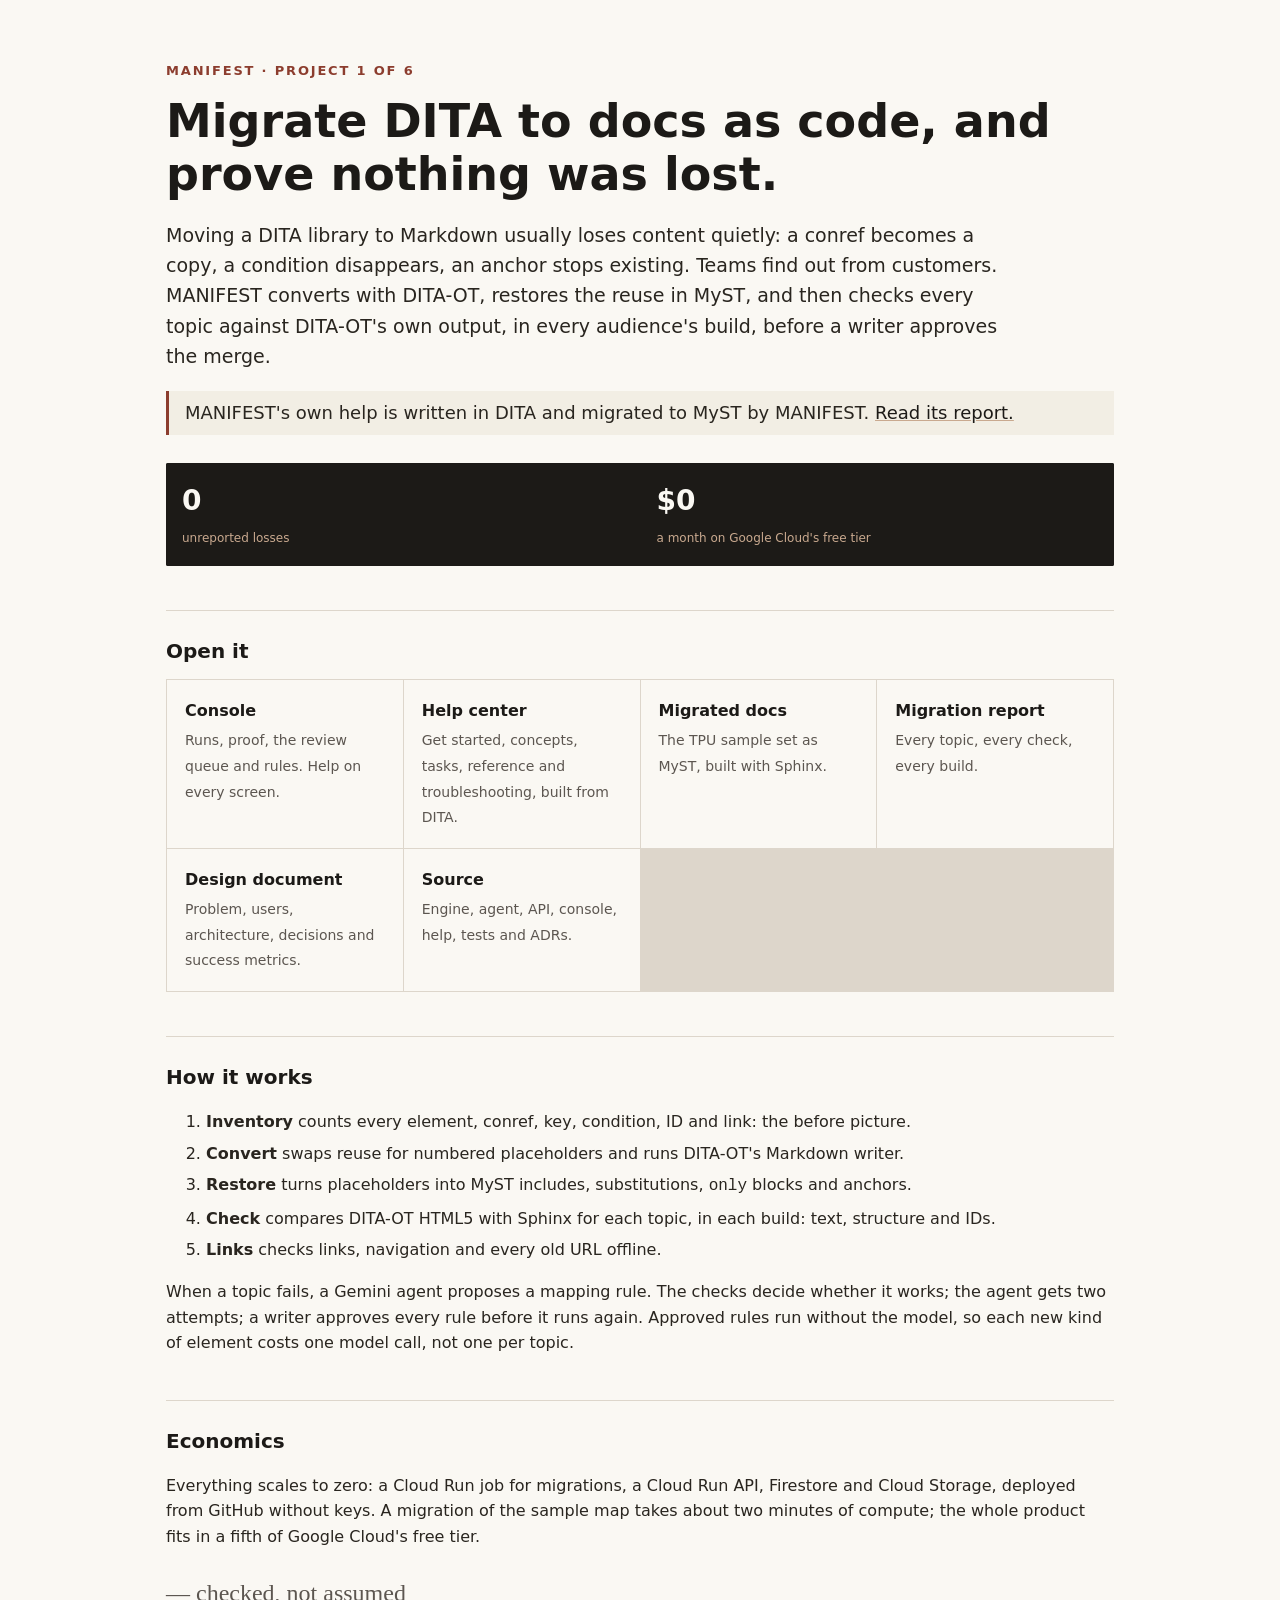
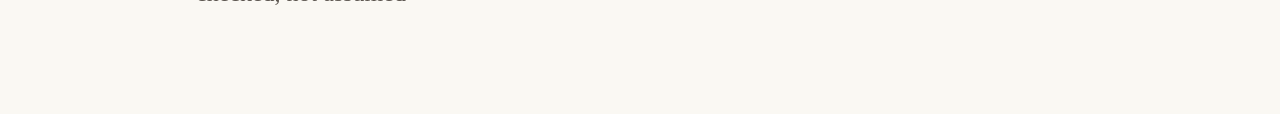
==== site/index.html @ 70f7c531 "MANIFEST 1.0.0: console, DITA online help with CSH, developer docs, PR check, site - console/: six s" ====
<!doctype html>
<html lang="en">
<head>
<meta charset="utf-8">
<meta name="viewport" content="width=device-width,initial-scale=1">
<title>MANIFEST: DITA to docs as code, with proof</title>
<meta name="description" content="MANIFEST migrates DITA maps to MyST Markdown and proves that every topic arrived complete.">
<style>
@font-face{font-family:'IBM Plex Sans';src:url(assets/fonts/IBMPlexSans.woff2) format('woff2');font-weight:100 700;font-display:swap}
@font-face{font-family:'Courier Prime';src:url(assets/fonts/CourierPrime.woff2) format('woff2');font-display:swap}
@font-face{font-family:'Caveat';src:url(assets/fonts/Caveat.woff2) format('woff2');font-display:swap}
:root{--paper:#FAF8F3;--paper-deep:#F2EEE4;--ink:#1C1A17;--ink-body:#29251F;--ink-soft:#5C5650;--stamp:#8C3D2E;--stamp-tint:#C9A98F;--rule:#DDD6CB;--band:#1C1A17;--band-fg:#FAF8F3}
@media (prefers-color-scheme:dark){:root{--paper:#1C1A17;--paper-deep:#24211D;--ink:#FAF8F3;--ink-body:#EDE8DF;--ink-soft:#B8B0A5;--stamp:#B06650;--rule:rgba(250,248,243,.12);--band:#24211D}}
*{box-sizing:border-box}body{margin:0;background:var(--paper);color:var(--ink-body);font:16px/1.6 'IBM Plex Sans',system-ui,sans-serif}
main{max-width:980px;margin:0 auto;padding:48px 16px 80px}a{color:var(--ink);text-decoration-color:var(--stamp-tint)}
a:focus-visible{outline:2px solid var(--stamp);outline-offset:2px}
.kicker{letter-spacing:.14em;font-size:13px;color:var(--stamp);font-weight:600}
h1{font-size:clamp(30px,5vw,46px);line-height:1.15;color:var(--ink);margin:8px 0 16px}h2{font-size:20px;color:var(--ink);margin:44px 0 12px;border-top:1px solid var(--rule);padding-top:24px}
.lead{font-size:19px;max-width:44em}
.band{display:grid;grid-template-columns:repeat(auto-fit,minmax(160px,1fr));gap:1px;background:var(--band);color:var(--band-fg);margin:28px 0;border-radius:2px;overflow:hidden}
.band div{background:var(--band);padding:16px}.band b{display:block;font-size:28px}.band span{font-size:12px;color:var(--stamp-tint)}
.grid{display:grid;grid-template-columns:repeat(auto-fit,minmax(220px,1fr));gap:1px;background:var(--rule);border:1px solid var(--rule)}
.grid a{display:block;background:var(--paper);padding:18px;text-decoration:none}.grid a:hover{background:var(--paper-deep)}
.grid b{color:var(--ink);display:block;margin-bottom:4px}.grid span{color:var(--ink-soft);font-size:14px}
ol li{margin:6px 0}code{font-family:'Courier Prime',monospace}
.proof{border-left:3px solid var(--stamp);padding:8px 16px;background:var(--paper-deep);font-size:18px}
.sig{font-family:'Caveat',cursive;font-size:24px;color:var(--ink-soft)}
</style>
</head>
<body>
<main>
<p class="kicker">MANIFEST · PROJECT 1 OF 6</p>
<h1>Migrate DITA to docs as code, and prove nothing was lost.</h1>
<p class="lead">Moving a DITA library to Markdown usually loses content quietly: a conref becomes a copy, a condition disappears,
an anchor stops existing. Teams find out from customers. MANIFEST converts with DITA-OT, restores the reuse in MyST, and then
checks every topic against DITA-OT's own output, in every audience's build, before a writer approves the merge.</p>
<p class="proof">MANIFEST's own help is written in DITA and migrated to MyST by MANIFEST. <a href="migrated/help-report/report.html">Read its report.</a></p>

<!--KPIS--><div class="band" role="list" aria-label="Results on the TPU sample map">
  <div role="listitem"><b>0</b><span>unreported losses</span></div>
  <div role="listitem"><b>$0</b><span>a month on Google Cloud's free tier</span></div>
</div><!--/KPIS-->

<h2>Open it</h2>
<div class="grid">
  <a href="app/"><b>Console</b><span>Runs, proof, the review queue and rules. Help on every screen.</span></a>
  <a href="help/"><b>Help center</b><span>Get started, concepts, tasks, reference and troubleshooting, built from DITA.</span></a>
  <a href="migrated/tpu/"><b>Migrated docs</b><span>The TPU sample set as MyST, built with Sphinx.</span></a>
  <a href="migrated/tpu-report/report.html"><b>Migration report</b><span>Every topic, every check, every build.</span></a>
  <a href="design/"><b>Design document</b><span>Problem, users, architecture, decisions and success metrics.</span></a>
  <a href="https://github.com/siddharthraop/Manifest"><b>Source</b><span>Engine, agent, API, console, help, tests and ADRs.</span></a>
</div>

<h2>How it works</h2>
<ol>
  <li><b>Inventory</b> counts every element, conref, key, condition, ID and link: the before picture.</li>
  <li><b>Convert</b> swaps reuse for numbered placeholders and runs DITA-OT's Markdown writer.</li>
  <li><b>Restore</b> turns placeholders into MyST includes, substitutions, <code>only</code> blocks and anchors.</li>
  <li><b>Check</b> compares DITA-OT HTML5 with Sphinx for each topic, in each build: text, structure and IDs.</li>
  <li><b>Links</b> checks links, navigation and every old URL offline.</li>
</ol>
<p>When a topic fails, a Gemini agent proposes a mapping rule. The checks decide whether it works; the agent gets two
attempts; a writer approves every rule before it runs again. Approved rules run without the model, so each new kind of
element costs one model call, not one per topic.</p>

<h2>Economics</h2>
<p>Everything scales to zero: a Cloud Run job for migrations, a Cloud Run API, Firestore and Cloud Storage, deployed from
GitHub without keys. A migration of the sample map takes about two minutes of compute; the whole product fits in a fifth of
Google Cloud's free tier.</p>
<p class="sig">— checked, not assumed</p>
</main>
</body>
</html>
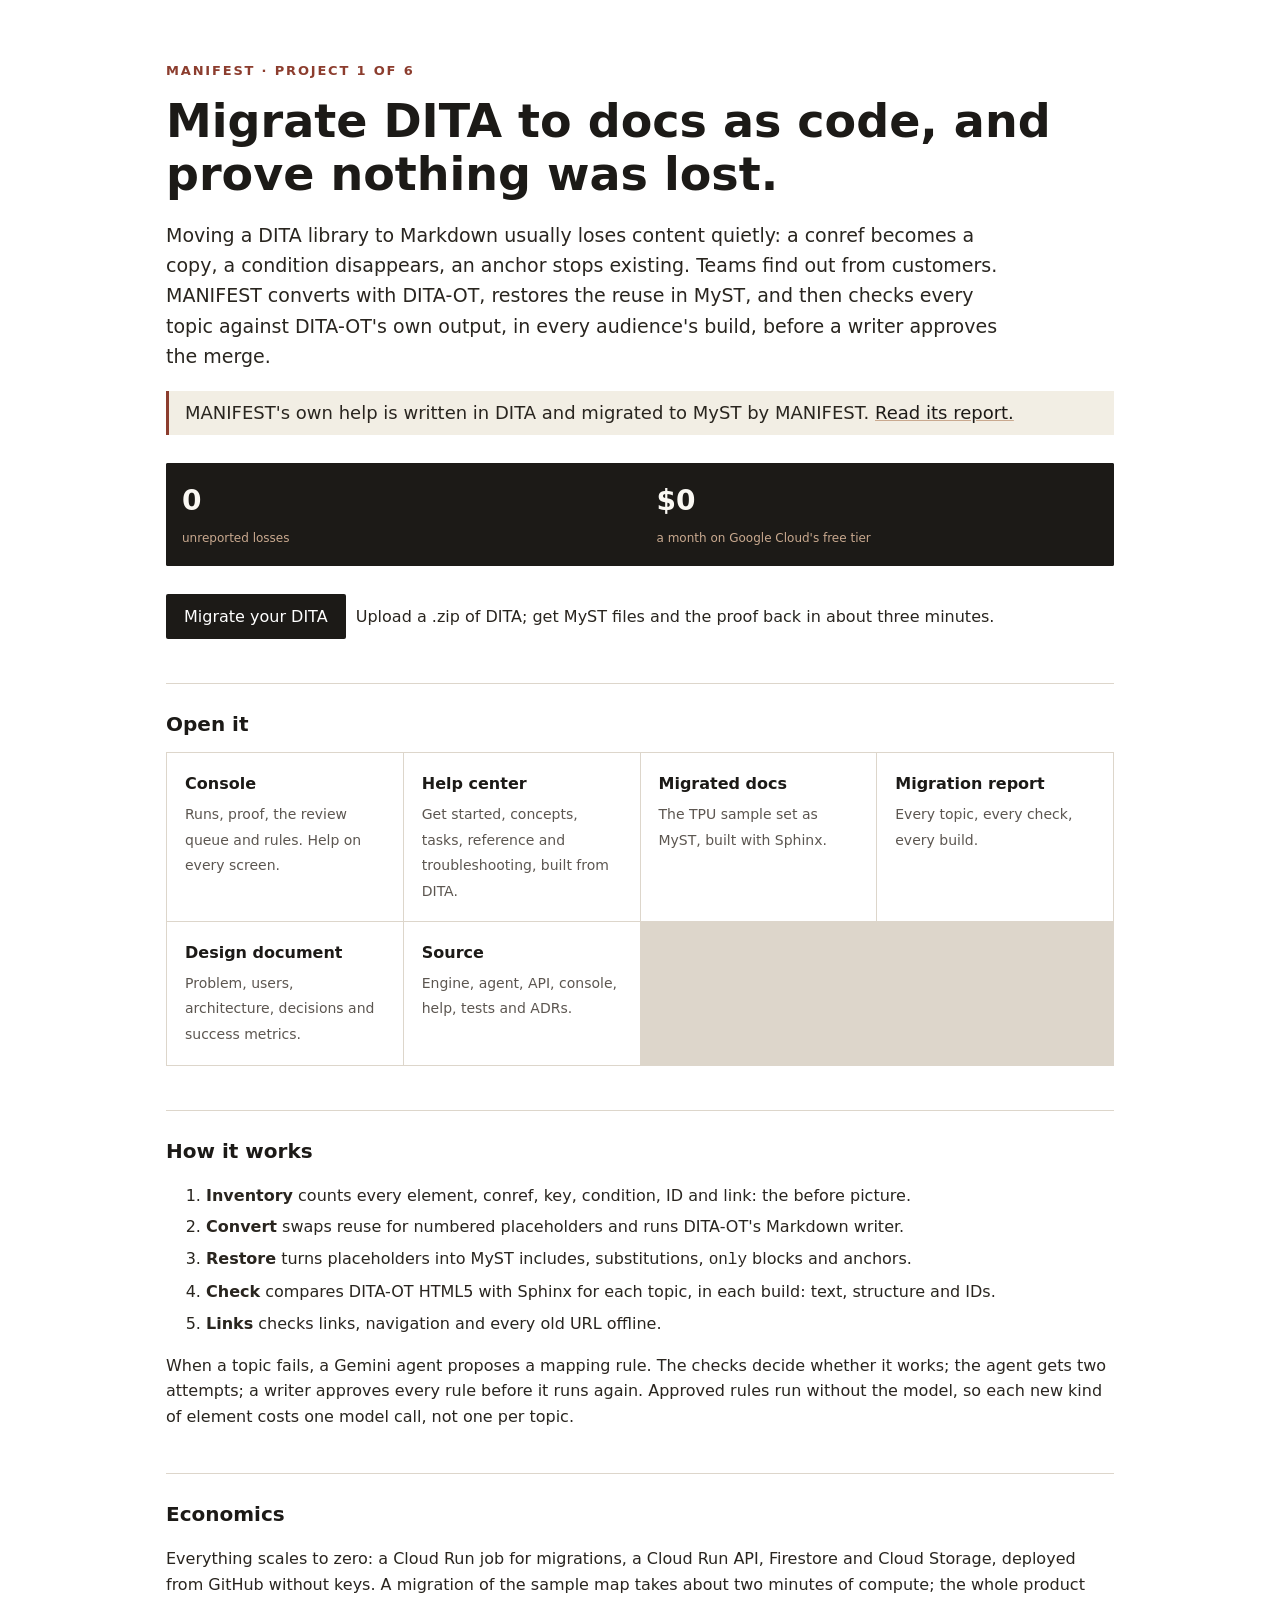
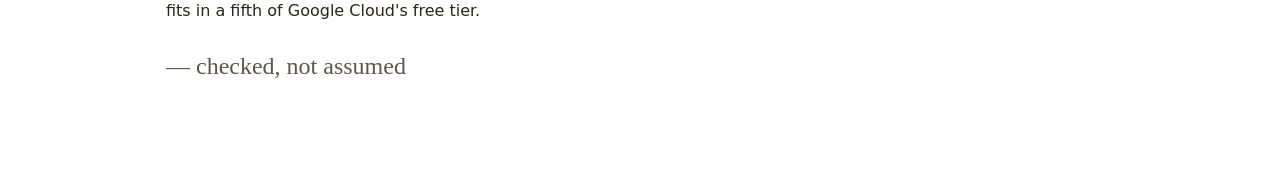
==== commit f85dcc3d: "Migrate your own DITA: upload a .zip, get MyST files and the report back (1.1.0) - POST /api/uploads" ====
--- a/site/index.html
+++ b/site/index.html
@@ -9,7 +9,7 @@
 @font-face{font-family:'IBM Plex Sans';src:url(assets/fonts/IBMPlexSans.woff2) format('woff2');font-weight:100 700;font-display:swap}
 @font-face{font-family:'Courier Prime';src:url(assets/fonts/CourierPrime.woff2) format('woff2');font-display:swap}
 @font-face{font-family:'Caveat';src:url(assets/fonts/Caveat.woff2) format('woff2');font-display:swap}
-:root{--paper:#FAF8F3;--paper-deep:#F2EEE4;--ink:#1C1A17;--ink-body:#29251F;--ink-soft:#5C5650;--stamp:#8C3D2E;--stamp-tint:#C9A98F;--rule:#DDD6CB;--band:#1C1A17;--band-fg:#FAF8F3}
+:root{--paper:#FFFFFF;--paper-deep:#F2EEE4;--ink:#1C1A17;--ink-body:#29251F;--ink-soft:#5C5650;--stamp:#8C3D2E;--stamp-tint:#C9A98F;--rule:#DDD6CB;--band:#1C1A17;--band-fg:#FAF8F3}
 @media (prefers-color-scheme:dark){:root{--paper:#1C1A17;--paper-deep:#24211D;--ink:#FAF8F3;--ink-body:#EDE8DF;--ink-soft:#B8B0A5;--stamp:#B06650;--rule:rgba(250,248,243,.12);--band:#24211D}}
 *{box-sizing:border-box}body{margin:0;background:var(--paper);color:var(--ink-body);font:16px/1.6 'IBM Plex Sans',system-ui,sans-serif}
 main{max-width:980px;margin:0 auto;padding:48px 16px 80px}a{color:var(--ink);text-decoration-color:var(--stamp-tint)}
@@ -41,6 +41,9 @@
   <div role="listitem"><b>$0</b><span>a month on Google Cloud's free tier</span></div>
 </div><!--/KPIS-->
 
+<p><a href="app/#/migrate" style="display:inline-block;background:var(--ink);color:var(--paper);padding:10px 18px;text-decoration:none;border-radius:2px">Migrate your DITA</a>
+  &nbsp;Upload a .zip of DITA; get MyST files and the proof back in about three minutes.</p>
+
 <h2>Open it</h2>
 <div class="grid">
   <a href="app/"><b>Console</b><span>Runs, proof, the review queue and rules. Help on every screen.</span></a>
